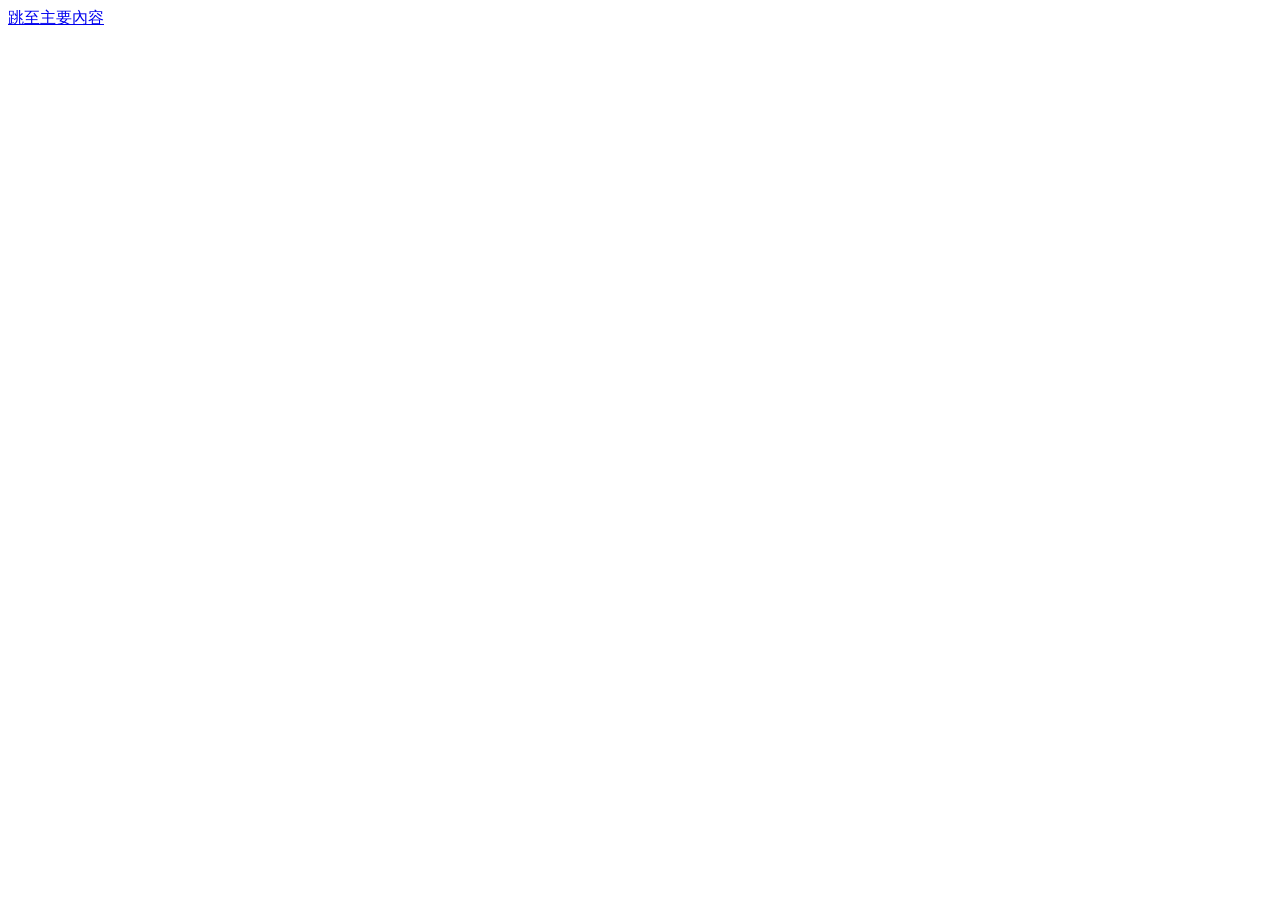
==== index.html @ a5d3083e "Add files via upload" ====
<!doctype html>
<html lang="zh-Hant-TW">
<head>
  <meta charset="utf-8">
  <meta name="viewport" content="width=device-width, initial-scale=1">
  <meta name="description" content="2026和泰汽車集團管理論壇活動網站，提供議程、講者、報到、座位、場地與會後資料。">
  <meta name="theme-color" content="#d6f3fc">
  <title>首頁｜2026和泰汽車集團管理論壇</title>
  <link rel="icon" href="assets/favicon.png" type="image/png">
  <link rel="stylesheet" href="assets/styles.css">
  <script src="assets/data.js" defer></script>
  <script src="assets/seat-data.js" defer></script>
  <script src="assets/app.js" defer></script>
</head>
<body data-page="home">
  <a class="skip-link" href="#main-content">跳至主要內容</a>
  <div id="site-header"></div>
  <div id="app"><noscript><main class="shell"><h1>需要啟用 JavaScript</h1><p>此網站使用 JavaScript 產生頁面內容與互動功能。</p></main></noscript></div>
  <div id="site-footer"></div>
</body>
</html>
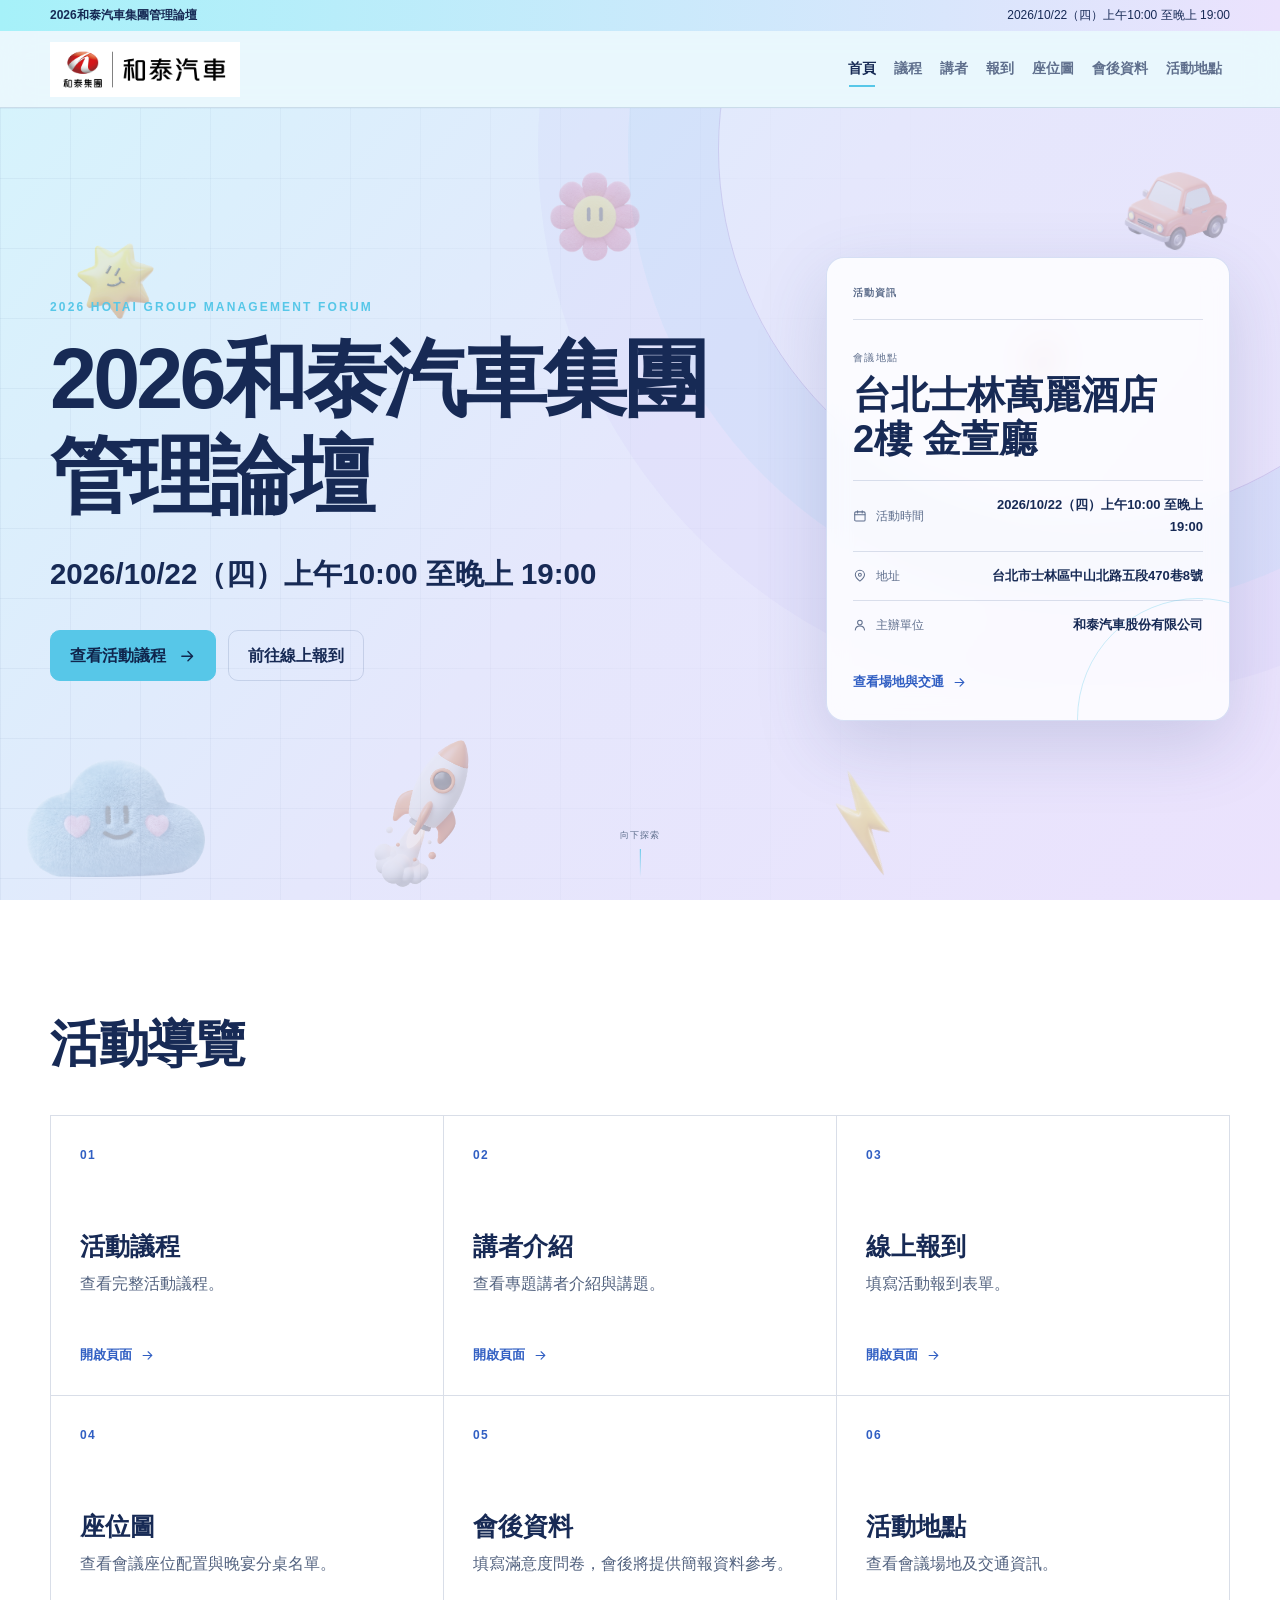
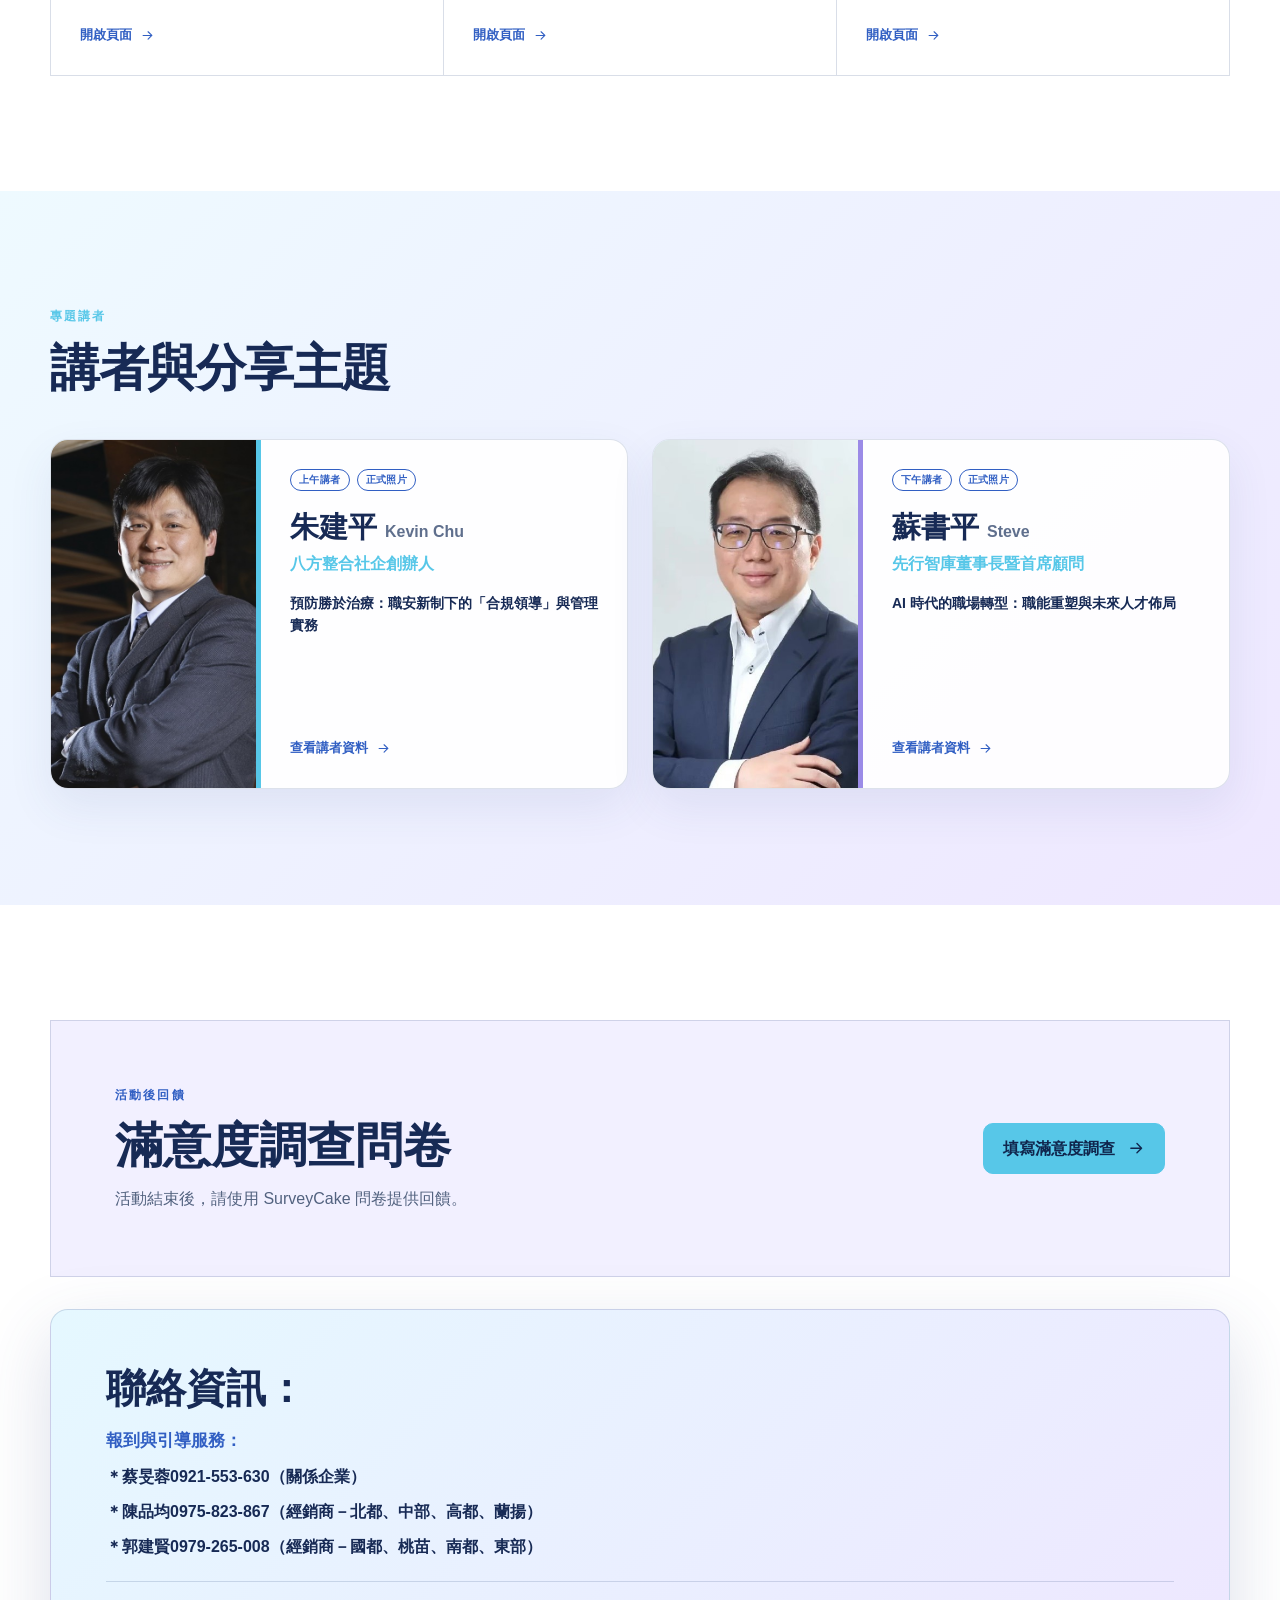
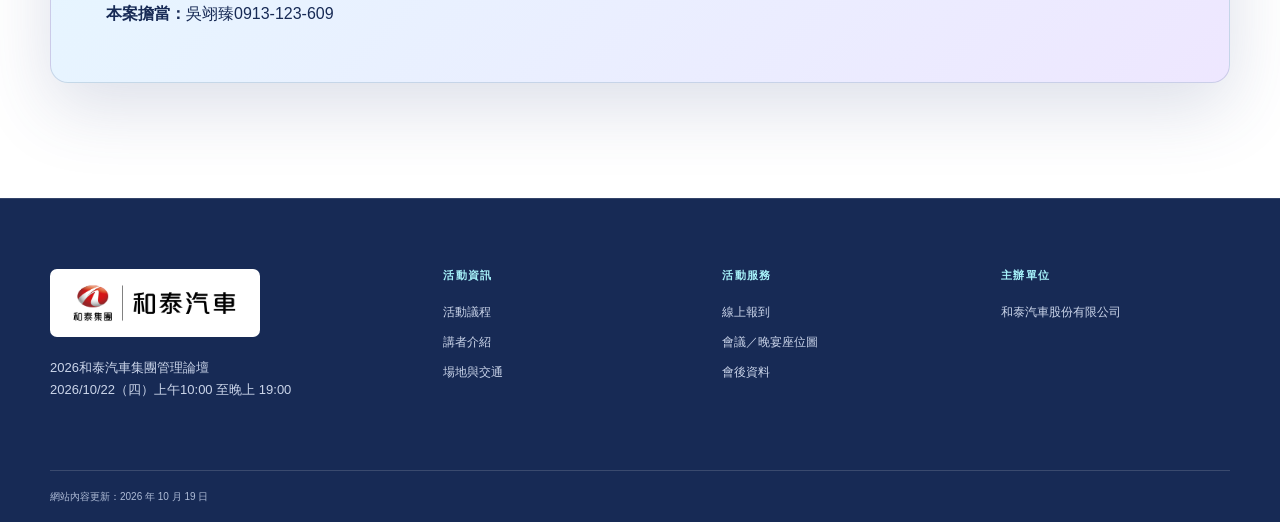
==== commit ef757720: "Update favicon link with versioning" ====
--- a/index.html
+++ b/index.html
@@ -6,7 +6,7 @@
   <meta name="description" content="2026和泰汽車集團管理論壇活動網站，提供議程、講者、報到、座位、場地與會後資料。">
   <meta name="theme-color" content="#d6f3fc">
   <title>首頁｜2026和泰汽車集團管理論壇</title>
-  <link rel="icon" href="assets/favicon.png" type="image/png">
+  <link rel="icon" type="image/png" href="./assets/favicon.png?v=2">
   <link rel="stylesheet" href="assets/styles.css">
   <script src="assets/data.js" defer></script>
   <script src="assets/seat-data.js" defer></script>
--- a/assets/styles.css
+++ b/assets/styles.css
@@ -0,0 +1,555 @@
+@charset "UTF-8";
+
+:root {
+  --bg: #e9f7fd;
+  --bg-soft: #eee7ff;
+  --surface: #ffffff;
+  --surface-2: #dceffc;
+  --paper: #ffffff;
+  --paper-soft: #f2f0ff;
+  --ink: #172a55;
+  --ink-dark: #172a55;
+  --muted: #5f6f8d;
+  --muted-dark: #52627f;
+  --line: rgba(48, 74, 130, 0.16);
+  --line-dark: rgba(48, 74, 130, 0.18);
+  --accent: #57c7e8;
+  --accent-strong: #315fc3;
+  --accent-readable: #315fc3;
+  --accent-contrast: #315fc3;
+  --accent-ink: #10264d;
+  --secondary: #8974dc;
+  --warning: #8a5a00;
+  --danger: #b33a4a;
+  --radius: 18px;
+  --radius-sm: 10px;
+  --shadow: 0 24px 70px rgba(62, 76, 133, 0.18);
+  --font: Inter, ui-sans-serif, -apple-system, BlinkMacSystemFont, "Segoe UI", "Noto Sans TC", "PingFang TC", "Microsoft JhengHei", sans-serif;
+  --display: var(--font);
+  --shell: min(1180px, calc(100vw - 40px));
+}
+
+
+* { box-sizing: border-box; }
+html { scroll-behavior: smooth; }
+body { margin: 0; background: var(--bg); color: var(--ink); font-family: var(--font); font-size: 16px; line-height: 1.7; -webkit-font-smoothing: antialiased; }
+a { color: inherit; text-decoration: none; }
+button, input { font: inherit; }
+button { cursor: pointer; }
+button:disabled { cursor: not-allowed; }
+img, svg { display: block; max-width: 100%; }
+svg { width: 1.15em; height: 1.15em; fill: none; stroke: currentColor; stroke-width: 1.8; stroke-linecap: round; stroke-linejoin: round; }
+code { padding: .12em .42em; border: 1px solid var(--line-dark); border-radius: 5px; background: rgba(0,0,0,.05); }
+:focus-visible { outline: 3px solid var(--secondary); outline-offset: 4px; }
+::selection { background: var(--accent); color: var(--accent-ink); }
+.shell { width: var(--shell); margin-inline: auto; }
+.sr-only { position: absolute; width: 1px; height: 1px; padding: 0; margin: -1px; overflow: hidden; clip: rect(0,0,0,0); white-space: nowrap; border: 0; }
+.skip-link { position: fixed; z-index: 1000; top: 12px; left: 12px; transform: translateY(-160%); padding: 10px 16px; background: var(--accent); color: var(--accent-ink); border-radius: 6px; font-weight: 800; }
+.skip-link:focus { transform: none; }
+
+.utility-note { background: linear-gradient(90deg, #a6f1f9, #ebe2fd); color: #172a55; font-size: 12px; line-height: 1.45; }
+.utility-note .shell { display: flex; justify-content: space-between; gap: 20px; padding-block: 7px; }
+.header { position: sticky; z-index: 100; top: 0; background: color-mix(in srgb, var(--bg) 88%, transparent); border-bottom: 1px solid var(--line); backdrop-filter: blur(16px); }
+.header__inner { min-height: 76px; display: flex; align-items: center; gap: 25px; }
+.brand { display: inline-flex; align-items: center; margin-right: auto; flex: 0 0 auto; }
+.brand__logo { width: 190px; height: auto; display: block; }
+.brand__logo--footer { width: 210px; padding: 7px 10px; border-radius: 7px; background: #fff; }
+.primary-nav { display: flex; align-items: center; gap: 2px; }
+.primary-nav a { position: relative; padding: 11px 8px; color: var(--muted); font-size: 14px; font-weight: 700; white-space: nowrap; }
+.primary-nav a::after { content: ""; position: absolute; left: 9px; right: 9px; bottom: 5px; height: 2px; background: var(--accent); transform: scaleX(0); transform-origin: left; transition: transform .2s ease; }
+.primary-nav a:hover, .primary-nav a[aria-current="page"] { color: var(--ink); }
+.primary-nav a:hover::after, .primary-nav a[aria-current="page"]::after { transform: scaleX(1); }
+.nav-toggle { display: none; width: 42px; height: 42px; padding: 10px; border: 1px solid var(--line); border-radius: var(--radius-sm); background: transparent; }
+.nav-toggle > span:not(.sr-only) { display: block; height: 2px; margin: 4px 0; background: var(--ink); }
+
+.kicker { margin: 0 0 13px; color: var(--accent); font-size: 12px; font-weight: 900; letter-spacing: .18em; text-transform: uppercase; }
+h1, h2, h3, p { margin-top: 0; }
+h1, h2, h3 { font-family: var(--display); line-height: 1.15; }
+.hero { position: relative; min-height: calc(100svh - 108px); display: grid; align-items: center; overflow: hidden; background: linear-gradient(128deg, #d6f3fc 0%, #e5e7fc 48%, #ebe2fd 100%); }
+.hero::before { content: ""; position: absolute; width: 740px; height: 740px; top: -330px; right: -180px; border: 1px solid rgba(89,69,181,.18); border-radius: 50%; box-shadow: 0 0 0 90px rgba(87,199,232,.08), 0 0 0 180px rgba(155,139,231,.06); }
+.hero__mesh { position: absolute; inset: 0; opacity: .35; background-image: linear-gradient(var(--line) 1px, transparent 1px), linear-gradient(90deg, var(--line) 1px, transparent 1px); background-size: 70px 70px; mask-image: linear-gradient(90deg, #000, transparent 80%); }
+.hero__grid { position: relative; z-index: 1; display: grid; grid-template-columns: 1.25fr .75fr; align-items: center; gap: clamp(50px, 8vw, 120px); padding-block: 80px 110px; }
+.hero__content h1 { max-width: 780px; margin-bottom: 24px; font-size: clamp(44px, 6.6vw, 88px); letter-spacing: -.045em; }
+.hero__tagline { max-width: 700px; margin-bottom: 13px; color: var(--ink); font-size: clamp(21px, 2.3vw, 31px); font-weight: 700; }
+.hero__description { max-width: 640px; color: var(--muted); }
+.hero__actions { display: flex; flex-wrap: wrap; gap: 12px; margin-top: 31px; }
+.button { min-height: 48px; display: inline-flex; align-items: center; justify-content: center; gap: 12px; padding: 11px 19px; border: 1px solid var(--line); border-radius: var(--radius-sm); background: transparent; color: var(--ink); font-weight: 800; transition: transform .2s ease, background .2s ease, border-color .2s ease; }
+.button:hover:not(:disabled) { transform: translateY(-2px); }
+.button--primary { background: var(--accent); border-color: var(--accent); color: var(--accent-ink); }
+.button--ghost:hover { border-color: var(--accent); }
+.button--small { min-height: 40px; padding: 8px 14px; font-size: 13px; }
+.button--disabled { opacity: .52; }
+.event-pass { position: relative; padding: 26px; border: 1px solid rgba(49,95,195,.18); border-radius: var(--radius); background: rgba(255,255,255,.82); box-shadow: var(--shadow); transform: rotate(1deg); overflow: hidden; backdrop-filter: blur(12px); }
+.event-pass::after { content: ""; position: absolute; right: -90px; bottom: -120px; width: 240px; height: 240px; border: 1px solid color-mix(in srgb, var(--accent) 30%, transparent); border-radius: 50%; }
+.event-pass__top { display: flex; justify-content: space-between; gap: 15px; padding-bottom: 18px; border-bottom: 1px solid var(--line); color: var(--muted); font-size: 10px; font-weight: 800; letter-spacing: .12em; }
+.live-dot { color: var(--accent); }
+.live-dot::before { content: ""; width: 6px; height: 6px; display: inline-block; margin-right: 6px; border-radius: 50%; background: currentColor; box-shadow: 0 0 0 5px color-mix(in srgb, currentColor 12%, transparent); }
+.event-pass__title { display: grid; gap: 8px; padding-block: 29px 18px; }
+.event-pass__title small { color: var(--muted); font-size: 10px; letter-spacing: .15em; }
+.event-pass__title strong { max-width: 320px; font-family: var(--display); font-size: clamp(24px, 3vw, 38px); line-height: 1.15; }
+.event-pass__meta { margin: 0; }
+.event-pass__meta > div { display: grid; grid-template-columns: 120px 1fr; gap: 15px; padding: 13px 0; border-top: 1px solid var(--line); }
+.event-pass__meta dt { display: flex; align-items: center; gap: 9px; color: var(--muted); font-size: 12px; }
+.event-pass__meta dd { margin: 0; text-align: right; font-size: 13px; font-weight: 700; }
+.event-pass__code { display: flex; align-items: end; gap: 4px; height: 38px; margin: 24px 0 10px; }
+.event-pass__code i { width: 4px; height: 100%; background: var(--ink); opacity: .55; }
+.event-pass__code i:nth-child(3n) { width: 8px; height: 70%; }
+.event-pass__code i:nth-child(4n) { height: 45%; }
+.event-pass > p { margin: 0; color: var(--muted); font-size: 10px; }
+.event-pass__link { display: inline-flex; align-items: center; gap: 8px; margin-top: 22px; color: var(--accent-readable); font-size: 13px; font-weight: 900; }
+.scroll-cue { position: absolute; z-index: 2; left: 50%; bottom: 23px; display: grid; justify-items: center; gap: 6px; transform: translateX(-50%); color: var(--muted); font-size: 9px; letter-spacing: .12em; }
+.scroll-cue i { width: 1px; height: 28px; background: linear-gradient(var(--accent), transparent); }
+.dream-orb { position: absolute; border-radius: 50%; pointer-events: none; filter: blur(.2px); }
+.dream-orb--one { width: 210px; height: 210px; right: 7%; top: 14%; background: radial-gradient(circle at 35% 30%, rgba(255,255,255,.9), rgba(87,199,232,.25) 42%, rgba(137,116,220,.18)); box-shadow: 0 24px 80px rgba(92,120,191,.18); }
+.dream-orb--two { width: 90px; height: 90px; left: 48%; bottom: 12%; background: linear-gradient(145deg, rgba(166,241,249,.8), rgba(188,171,214,.5)); }
+
+.section { --accent-strong: var(--accent-readable); padding-block: clamp(75px, 9vw, 130px); background: var(--paper); color: var(--ink-dark); }
+.section:not(.section--contrast) .kicker { color: var(--accent-readable); }
+.section--contrast { --accent-strong: var(--accent-contrast); background: linear-gradient(135deg, #eefaff, #eee7ff); color: var(--ink); }
+.section--muted { background: var(--paper-soft); }
+.section-heading { display: flex; align-items: end; justify-content: space-between; gap: 50px; margin-bottom: 42px; }
+.section-heading h2 { margin-bottom: 0; font-size: clamp(31px, 4vw, 50px); letter-spacing: -.03em; }
+.section-heading > p { max-width: 520px; margin-bottom: 3px; color: var(--muted-dark); }
+.section--contrast .section-heading > p { color: var(--muted); }
+.journey-grid { display: grid; grid-template-columns: repeat(3, 1fr); border-top: 1px solid var(--line-dark); border-left: 1px solid var(--line-dark); }
+.journey-card { min-height: 280px; display: flex; flex-direction: column; padding: 29px; border-right: 1px solid var(--line-dark); border-bottom: 1px solid var(--line-dark); transition: background .25s ease, transform .25s ease; }
+.journey-card:hover { z-index: 1; background: linear-gradient(135deg, #e4f7ff, #eee8ff); color: var(--ink); transform: translateY(-4px); }
+.journey-card > span { margin-bottom: auto; color: var(--accent-strong); font-size: 12px; font-weight: 900; letter-spacing: .12em; }
+.journey-card h3 { margin: 36px 0 9px; font-size: 25px; }
+.journey-card p { color: var(--muted-dark); }
+.journey-card:hover p { color: var(--muted); }
+.journey-card b, .text-link { display: inline-flex; align-items: center; gap: 8px; margin-top: auto; color: var(--accent-strong); font-size: 13px; font-weight: 900; }
+.text-link svg, .journey-card svg { transition: transform .2s ease; }
+.text-link:hover svg, .journey-card:hover svg { transform: translateX(5px); }
+.speaker-preview-grid { display: grid; grid-template-columns: repeat(2, 1fr); gap: 24px; }
+.speaker-card { display: grid; grid-template-columns: 210px 1fr; min-height: 350px; background: rgba(255,255,255,.9); border: 1px solid var(--line); border-radius: var(--radius); box-shadow: 0 18px 45px rgba(59,75,128,.09); overflow: hidden; }
+.speaker-card__visual, .profile__visual { position: relative; display: block; margin: 0; overflow: hidden; background: linear-gradient(145deg, #d6f3fc, #ebe2fd); }
+.speaker-card__visual img, .profile__visual img { width: 100%; height: 100%; display: block; object-fit: cover; object-position: center top; }
+.speaker-card__visual--blue { border-right: 5px solid #57c7e8; }
+.speaker-card__visual--purple { border-right: 5px solid #9b8be7; }
+.speaker-card__body { display: flex; flex-direction: column; align-items: flex-start; padding: 29px; }
+.speaker-card h3 { margin: 20px 0 5px; font-size: 29px; }
+.speaker-card h3 small, .profile h2 small { color: var(--muted); font-family: var(--font); font-size: .55em; font-weight: 600; }
+.speaker-role, .profile__role { color: var(--accent); font-weight: 800; }
+.speaker-topic { margin-bottom: 22px; color: var(--ink); font-size: 14px; font-weight: 750; line-height: 1.55; }
+.status-row { display: flex; flex-wrap: wrap; gap: 7px; }
+.status { display: inline-flex; align-items: center; width: fit-content; padding: 3px 8px; border: 1px solid currentColor; border-radius: 99px; font-size: 10px; font-weight: 900; line-height: 1.4; letter-spacing: .04em; }
+.status--pending { color: var(--warning); }
+.section:not(.section--contrast) .status--pending, .event-pass .status--pending, .footer .status--pending { color: color-mix(in srgb, var(--warning) 75%, #5b3b00); }
+.status--source, .status--ready { color: var(--accent-strong); }
+.status--demo { color: #5999ee; }
+.tag-list { display: flex; flex-wrap: wrap; gap: 7px; margin-block: 12px 24px; }
+.tag-list span { padding: 5px 10px; border: 1px solid var(--line); border-radius: 99px; color: var(--muted); font-size: 11px; }
+.section-action { display: flex; justify-content: flex-end; margin-top: 28px; }
+.data-banner { display: flex; align-items: center; justify-content: space-between; gap: 50px; padding: clamp(30px, 5vw, 64px); border: 1px solid var(--line-dark); background: var(--paper-soft); }
+.data-banner h2 { margin-bottom: 12px; font-size: clamp(30px, 4vw, 48px); }
+.data-banner p:last-child { max-width: 690px; margin-bottom: 0; color: var(--muted-dark); }
+
+.page-hero { position: relative; overflow: hidden; background: linear-gradient(125deg, #d6f3fc 0%, #e5e7fc 52%, #ebe2fd 100%); border-bottom: 1px solid var(--line); }
+.page-hero::after { content: attr(data-word); position: absolute; right: -20px; bottom: -50px; color: transparent; -webkit-text-stroke: 1px var(--line); font-size: 150px; font-weight: 900; }
+.page-hero__inner { padding-block: clamp(80px, 10vw, 150px) clamp(65px, 8vw, 110px); }
+.page-hero h1 { max-width: 850px; margin-bottom: 21px; font-size: clamp(43px, 7vw, 82px); letter-spacing: -.04em; }
+.page-hero__lead { max-width: 780px; margin-bottom: 0; color: var(--muted); font-size: 18px; }
+.layout-sidebar, .agenda-page, .checkin-layout, .seating-layout, .venue-layout { display: grid; grid-template-columns: minmax(250px, .65fr) minmax(0, 1.7fr); gap: 32px; align-items: start; }
+.side-card, .implementation-card, .travel-card { position: sticky; top: 110px; padding: 28px; border: 1px solid var(--line-dark); background: var(--paper-soft); }
+.side-card h2, .implementation-card h2, .travel-card h2 { font-size: 27px; }
+.legend { display: grid; gap: 8px; margin-top: 25px; font-size: 13px; }
+.legend span { display: flex; align-items: center; gap: 8px; }
+.legend__dot { width: 8px; height: 8px; border-radius: 50%; }
+.legend__dot--front { background: var(--accent-strong); }
+.legend__dot--back { background: var(--secondary); }
+.mini-details { margin: 25px 0 0; }
+.mini-details > div { padding: 12px 0; border-top: 1px solid var(--line-dark); }
+.mini-details dt { color: var(--muted-dark); font-size: 11px; font-weight: 800; }
+.mini-details dd { margin: 4px 0 0; font-weight: 800; }
+.agenda-panel { padding: clamp(25px, 4vw, 45px); border: 1px solid var(--line-dark); background: var(--paper-soft); }
+.agenda-toolbar { display: flex; justify-content: space-between; align-items: start; gap: 20px; margin-bottom: 35px; }
+.agenda-toolbar h2 { margin: 10px 0 0; font-size: 31px; }
+.agenda-timeline article { position: relative; display: grid; grid-template-columns: 130px 1fr; gap: 25px; padding: 0 0 35px 20px; border-left: 1px solid var(--line-dark); }
+.agenda-timeline article::before { content: ""; position: absolute; left: -6px; top: 6px; width: 11px; height: 11px; border-radius: 50%; background: var(--paper-soft); border: 3px solid var(--accent-strong); }
+.agenda-timeline time { color: var(--muted-dark); font-size: 13px; font-weight: 800; }
+.agenda-timeline span { color: var(--accent-strong); font-size: 11px; font-weight: 900; }
+.agenda-timeline h3 { margin: 7px 0 7px; font-size: 22px; }
+.agenda-timeline p { color: var(--muted-dark); }
+.agenda-timeline ul { display: grid; gap: 5px; margin: 10px 0 0; padding: 0; list-style: none; }
+.agenda-timeline li { position: relative; padding-left: 16px; color: var(--muted-dark); font-size: 13px; }
+.agenda-timeline li::before { content: ""; position: absolute; left: 0; top: .78em; width: 7px; height: 2px; background: var(--accent-readable); }
+.disclaimer { margin: 15px 0 0; padding: 13px 16px; border-left: 3px solid var(--warning); background: color-mix(in srgb, var(--warning) 10%, transparent); color: var(--muted-dark); font-size: 12px; }
+.speaker-list { display: grid; gap: 42px; }
+.profile { display: grid; grid-template-columns: 320px 1fr; min-height: 510px; border: 1px solid var(--line-dark); background: var(--paper-soft); scroll-margin-top: 120px; }
+.profile__visual b { position: absolute; z-index: 1; left: 18px; bottom: 18px; width: 42px; height: 42px; display: grid; place-items: center; border-radius: 50%; background: rgba(23,42,85,.86); color: #fff; font-size: 12px; letter-spacing: .08em; }
+.profile__content { padding: clamp(31px, 5vw, 65px); }
+.profile h2 { margin: 20px 0 8px; font-size: clamp(36px, 5vw, 57px); }
+.profile__role { font-size: 18px; }
+.profile__summary { max-width: 770px; color: var(--muted-dark); }
+.session-callout { margin: 26px 0; padding: 20px 22px; border-left: 4px solid var(--secondary); border-radius: 0 var(--radius-sm) var(--radius-sm) 0; background: linear-gradient(90deg, rgba(87,199,232,.12), rgba(155,139,231,.12)); }
+.session-callout small { display: block; margin-bottom: 5px; color: var(--accent-readable); font-weight: 900; letter-spacing: .08em; }
+.session-callout strong { display: block; font-size: 19px; line-height: 1.45; }
+.session-callout p { margin: 7px 0 0; color: var(--muted-dark); }
+.profile__columns { display: grid; grid-template-columns: repeat(2, 1fr); gap: 28px; margin-top: 31px; }
+.profile__columns h3 { margin-bottom: 12px; font-size: 14px; letter-spacing: .08em; }
+.clean-list { margin: 0; padding: 0; list-style: none; }
+.clean-list li { position: relative; padding: 7px 0 7px 17px; color: var(--muted-dark); font-size: 13px; }
+.clean-list li::before { content: ""; position: absolute; left: 0; top: 17px; width: 7px; height: 1px; background: var(--accent-strong); }
+.source-link { display: inline-flex; margin-top: 25px; padding-bottom: 3px; border-bottom: 1px solid var(--accent-strong); color: var(--accent-strong); font-size: 12px; font-weight: 800; }
+.notice { padding: 20px 24px; border-left: 3px solid var(--secondary); background: var(--paper-soft); }
+.notice p { margin-bottom: 0; color: var(--muted-dark); }
+.checkin-layout { grid-template-columns: 1.4fr .8fr; }
+.checkin-card { padding: clamp(30px, 5vw, 64px); border: 1px solid var(--line-dark); background: var(--paper-soft); }
+.step-label { display: inline-block; padding: 4px 9px; background: var(--accent); color: var(--accent-ink); font-size: 10px; font-weight: 900; }
+.checkin-card h2 { margin: 22px 0 8px; font-size: clamp(32px, 4vw, 48px); }
+.checkin-card form { margin-top: 35px; }
+.checkin-card label { display: block; margin-bottom: 8px; font-size: 13px; font-weight: 900; }
+.input-row { display: flex; gap: 10px; }
+.input-row input { min-width: 0; flex: 1; min-height: 50px; padding: 12px 15px; border: 1px solid var(--line-dark); border-radius: var(--radius-sm); background: var(--paper); color: var(--ink-dark); }
+.field-help { margin: 8px 0 0; color: var(--muted-dark); font-size: 11px; }
+.checkin-result { display: grid; gap: 4px; margin-top: 23px; padding: 17px; border-left: 3px solid var(--accent-strong); background: color-mix(in srgb, var(--accent) 10%, transparent); }
+.checkin-result.is-error { border-color: var(--danger); }
+.checkin-result span, .checkin-result p { color: var(--muted-dark); font-size: 12px; }
+.checkin-result p { margin: 0; }
+.form-embed-shell { display: grid; gap: 20px; }
+.form-embed__toolbar { display: flex; align-items: end; justify-content: space-between; gap: 25px; }
+.form-embed__toolbar h2 { margin: 11px 0 0; font-size: clamp(28px, 4vw, 44px); }
+.form-embed { position: relative; overflow: hidden; min-height: 760px; border: 1px solid var(--line-dark); border-radius: var(--radius); background: var(--paper-soft); box-shadow: var(--shadow); }
+.form-embed iframe { width: 100%; min-height: 760px; display: block; border: 0; background: #fff; }
+.form-embed__fallback { padding: 22px 26px; border-top: 1px solid var(--line-dark); background: linear-gradient(90deg, #eefaff, #f0edff); }
+.form-embed__fallback p { margin: 4px 0; color: var(--muted-dark); font-size: 13px; }
+.form-embed__fallback a { color: var(--accent-readable); font-weight: 900; text-decoration: underline; text-underline-offset: 3px; }
+.privacy-note { margin: 0; color: var(--muted-dark); font-size: 12px; }
+.feature-list { display: grid; gap: 21px; margin: 30px 0 0; padding: 0; list-style: none; }
+.feature-list li { display: grid; grid-template-columns: 32px 1fr; gap: 13px; }
+.feature-list li > span { width: 28px; height: 28px; display: grid; place-items: center; border: 1px solid var(--line-dark); border-radius: 50%; color: var(--accent-strong); }
+.feature-list strong { font-size: 14px; }
+.feature-list p { margin: 3px 0 0; color: var(--muted-dark); font-size: 12px; }
+.seating-layout { grid-template-columns: minmax(0, 1.6fr) minmax(260px, .65fr); }
+.seat-map-card { padding: clamp(25px, 4vw, 45px); border: 1px solid var(--line-dark); background: var(--paper-soft); }
+.seat-map__header { display: flex; justify-content: space-between; gap: 20px; }
+.seat-map__header h2 { margin: 10px 0 0; }
+.seat-selection { padding: 8px 11px; border: 1px solid var(--line-dark); color: var(--muted-dark); font-size: 12px; }
+.stage { width: 78%; margin: 45px auto 38px; padding: 9px; background: var(--ink-dark); color: var(--paper); text-align: center; font-size: 11px; letter-spacing: .1em; clip-path: polygon(4% 0, 96% 0, 100% 100%, 0 100%); }
+.seat-grid { max-width: 580px; display: grid; grid-template-columns: repeat(var(--columns), 1fr); gap: 11px; margin-inline: auto; }
+.seat { aspect-ratio: 1.35; border: 1px solid var(--line-dark); border-radius: 5px 5px 10px 10px; background: var(--paper); color: var(--muted-dark); font-size: 11px; font-weight: 800; transition: background .15s ease, color .15s ease, transform .15s ease; }
+.seat:hover { border-color: var(--accent-strong); transform: translateY(-2px); }
+.seat.is-selected { background: var(--accent); border-color: var(--accent); color: var(--accent-ink); }
+.seat-legend { display: flex; justify-content: center; gap: 24px; margin-top: 24px; color: var(--muted-dark); font-size: 11px; }
+.seat-legend span { display: flex; align-items: center; gap: 7px; }
+.seat-key { width: 12px; height: 12px; border: 1px solid var(--line-dark); background: var(--paper); }
+.seat-key--selected { background: var(--accent); border-color: var(--accent); }
+.seat-layouts { display: grid; grid-template-columns: repeat(2, minmax(0, 1fr)); gap: 26px; }
+.seat-layout-card { overflow: hidden; border: 1px solid var(--line-dark); border-radius: var(--radius); background: var(--paper-soft); box-shadow: 0 16px 42px rgba(61,78,133,.08); }
+.seat-layout-card__head { display: flex; align-items: start; justify-content: space-between; gap: 20px; padding: 25px 27px; border-bottom: 1px solid var(--line-dark); background: rgba(255,255,255,.75); }
+.seat-layout-card__head h2 { margin: 12px 0 0; }
+.seat-layout-card__head > small { color: var(--accent-readable); font-weight: 900; letter-spacing: .14em; }
+.seat-layout__visual { min-height: 520px; display: grid; place-items: center; padding: 24px; }
+.seat-layout__visual > img { width: 100%; height: auto; display: block; border-radius: var(--radius-sm); }
+.seat-layout__empty { max-width: 470px; display: grid; justify-items: center; gap: 10px; padding: 50px 30px; text-align: center; }
+.seat-layout__empty > span { width: 86px; height: 86px; display: grid; place-items: center; border-radius: 50%; background: linear-gradient(145deg, #a6f1f9, #bcabd6); color: #172a55; font-size: 18px; font-weight: 900; box-shadow: 0 12px 35px rgba(78,94,154,.16); }
+.seat-layout__empty strong { font-size: 22px; }
+.seat-layout__empty p { margin: 0; color: var(--muted-dark); }
+.seat-layout__empty code { margin-top: 8px; color: var(--accent-readable); font-size: 11px; }
+.seat-layouts > .notice { grid-column: 1 / -1; }
+.seating-page { display: grid; gap: 36px; }
+.seat-jump { position: sticky; z-index: 5; top: 92px; display: flex; justify-content: center; gap: 8px; padding: 10px; border: 1px solid var(--line-dark); border-radius: 99px; background: rgba(255,255,255,.9); box-shadow: 0 12px 35px rgba(61,78,133,.10); backdrop-filter: blur(12px); }
+.seat-jump a { padding: 8px 16px; border-radius: 99px; color: var(--accent-readable); font-weight: 900; }
+.seat-jump a:hover { background: var(--paper-soft); }
+.seat-section { scroll-margin-top: 150px; overflow: hidden; border: 1px solid var(--line-dark); border-radius: var(--radius); background: var(--paper-soft); box-shadow: 0 18px 48px rgba(61,78,133,.09); }
+.seat-section__head { display: flex; align-items: end; justify-content: space-between; gap: 25px; padding: 26px 30px; border-bottom: 1px solid var(--line-dark); background: rgba(255,255,255,.85); }
+.seat-section__head h2 { margin: 11px 0 6px; font-size: clamp(28px,4vw,44px); }
+.seat-section__head p { margin: 0; color: var(--muted-dark); }
+.seat-count { flex: 0 0 auto; padding: 8px 13px; border-radius: 99px; background: linear-gradient(135deg,#d6f3fc,#e9e0ff); color: var(--ink-dark); font-size: 12px; font-weight: 900; }
+.room-scroll { overflow-x: auto; padding: 26px; background: #fff; scrollbar-color: var(--accent) var(--paper-soft); }
+.room-scroll:focus-visible { outline-offset: -4px; }
+.meeting-room { min-width: 1220px; display: grid; grid-template-columns: repeat(var(--grid-cols), minmax(52px,1fr)); grid-template-rows: 44px 48px repeat(7,70px); gap: 11px 8px; padding: 22px; border: 1px solid var(--line-dark); border-radius: 12px; background: linear-gradient(180deg,#fbfdff,#f4f1ff); }
+.meeting-seat { grid-column: var(--col); grid-row: var(--row); min-width: 0; display: flex; flex-direction: column; justify-content: center; align-items: center; gap: 3px; padding: 7px 4px; border: 1px solid rgba(49,95,195,.25); border-radius: 7px; background: #fff; box-shadow: 0 5px 14px rgba(61,78,133,.06); text-align: center; }
+.meeting-seat span { color: var(--accent-readable); font-size: 10px; font-weight: 900; }
+.meeting-seat strong { color: var(--ink-dark); font-size: 12px; white-space: nowrap; }
+.room-feature { grid-column: var(--col) / span var(--span); grid-row: var(--row); display: grid; place-items: center; border: 1px solid var(--line-dark); border-radius: 6px; background: #dceffc; color: var(--ink-dark); font-size: 12px; font-weight: 900; letter-spacing: .06em; }
+.room-feature--screen { border-color: #315fc3; background: #172a55; color: #fff; }
+.room-feature--entrance { background: #172a55; color: #fff; }
+.room-feature--computer { grid-row: 1 / span 2; writing-mode: vertical-rl; background: #ebe2fd; }
+.room-feature--pillar { grid-row: var(--row) / span 2; background: #4f5f7d; color: #fff; }
+.room-feature--lectern { background: #a6f1f9; }
+.scroll-help { margin: 0; padding: 12px 28px 18px; color: var(--muted-dark); font-size: 11px; }
+.dinner-room { padding: 28px; background: #fff; }
+.dinner-screen { max-width: 620px; margin: 0 auto 28px; padding: 10px 20px; border-radius: 5px; background: #172a55; color: #fff; text-align: center; font-size: 12px; font-weight: 900; letter-spacing: .08em; }
+.dinner-tables { display: grid; grid-template-columns: repeat(4,minmax(0,1fr)); gap: 18px; align-items: start; }
+.dinner-table { overflow: hidden; border: 1px solid var(--line-dark); border-radius: 12px; background: linear-gradient(180deg,#fff,#f7f5ff); }
+.dinner-table header { display: flex; align-items: center; gap: 11px; padding: 14px 16px; border-bottom: 1px solid var(--line-dark); background: linear-gradient(90deg,#d6f3fc,#ebe2fd); }
+.dinner-table header > span { width: 34px; height: 34px; display: grid; place-items: center; border-radius: 50%; background: #172a55; color: #fff; font-weight: 900; }
+.dinner-table h3 { margin: 0; font-size: 17px; }
+.dinner-table header small { color: var(--muted-dark); }
+.dinner-table ul { margin: 0; padding: 8px 14px 14px; list-style: none; }
+.dinner-table li { display: grid; grid-template-columns: 48px 1fr; gap: 1px 8px; padding: 7px 0; border-bottom: 1px solid rgba(48,74,130,.1); }
+.dinner-table li:last-child { border-bottom: 0; }
+.dinner-table li span { color: var(--accent-readable); font-size: 10px; font-weight: 900; }
+.dinner-table li strong { font-size: 12px; }
+.dinner-table li em { grid-column: 2; color: var(--muted-dark); font-size: 10px; font-style: normal; }
+.check-list { display: grid; gap: 10px; padding: 0; list-style: none; }
+.check-list li { position: relative; padding-left: 24px; color: var(--muted-dark); font-size: 13px; }
+.check-list li::before { content: "✓"; position: absolute; left: 0; color: var(--accent-strong); font-weight: 900; }
+.callout { margin: 24px 0 0; padding: 14px; background: var(--paper); color: var(--muted-dark); font-size: 12px; }
+.empty-state { min-height: 440px; display: grid; place-items: center; align-content: center; padding: 55px 25px; border: 1px dashed var(--line-dark); background: var(--paper-soft); text-align: center; }
+.empty-state > svg { width: 50px; height: 50px; margin-bottom: 21px; color: var(--accent-strong); }
+.empty-state h2 { margin: 0 0 10px; font-size: clamp(30px, 4vw, 45px); }
+.empty-state > p:not(.kicker) { max-width: 570px; color: var(--muted-dark); }
+.resource-guidance { margin-top: 30px; padding: 32px; border: 1px solid var(--line-dark); }
+.guidance-grid { display: grid; grid-template-columns: repeat(3, 1fr); gap: 25px; }
+.guidance-grid > div { padding-left: 17px; border-left: 2px solid var(--accent-strong); }
+.guidance-grid p { margin: 6px 0 0; color: var(--muted-dark); font-size: 13px; }
+.survey-card { display: grid; grid-template-columns: 130px 1fr; gap: 34px; align-items: center; padding: clamp(32px, 6vw, 76px); border: 1px solid var(--line-dark); border-radius: var(--radius); background: linear-gradient(135deg, #e4f8ff, #eee6ff); box-shadow: var(--shadow); }
+.survey-card__icon { width: 112px; height: 112px; display: grid; place-items: center; border-radius: 50%; background: #fff; color: var(--accent-readable); box-shadow: 0 14px 38px rgba(67,84,143,.12); }
+.survey-card__icon svg { width: 48px; height: 48px; }
+.survey-card .kicker { margin: 18px 0 7px; }
+.survey-card h2 { margin-bottom: 10px; font-size: clamp(32px, 5vw, 55px); }
+.survey-card p { max-width: 720px; color: var(--muted-dark); }
+.survey-card small { display: block; margin-top: 12px; color: var(--muted-dark); }
+.venue-layout { grid-template-columns: 1.5fr .75fr; }
+.venue-card { border: 1px solid var(--line-dark); background: var(--paper-soft); }
+.map-placeholder { position: relative; min-height: 360px; display: grid; place-items: center; align-content: center; gap: 12px; overflow: hidden; background-color: var(--surface); background-image: linear-gradient(var(--line) 1px, transparent 1px), linear-gradient(90deg, var(--line) 1px, transparent 1px); background-size: 32px 32px; color: var(--ink); }
+.map-placeholder::after { content: ""; position: absolute; width: 300px; height: 300px; border: 1px solid var(--accent); border-radius: 50%; opacity: .28; }
+.map-placeholder span { position: relative; z-index: 1; width: 60px; height: 60px; display: grid; place-items: center; border-radius: 50%; background: var(--accent); color: var(--accent-ink); }
+.map-placeholder svg { width: 27px; height: 27px; }
+.map-placeholder b { position: relative; z-index: 1; }
+.venue-card__content { padding: 32px; }
+.venue-card__content h2 { margin: 18px 0; }
+.venue-page { display: grid; gap: 50px; }
+.venue-summary { display: grid; grid-template-columns: .85fr 1.15fr; overflow: hidden; border: 1px solid var(--line-dark); border-radius: var(--radius); background: var(--paper-soft); box-shadow: var(--shadow); }
+.venue-summary__visual { min-height: 420px; display: grid; place-items: center; align-content: center; gap: 12px; padding: 35px; background: linear-gradient(145deg,#d6f3fc,#ebe2fd); text-align: center; }
+.venue-summary__visual > span { width: 72px; height: 72px; display: grid; place-items: center; border-radius: 50%; background: #172a55; color: #fff; }
+.venue-summary__visual svg { width: 30px; height: 30px; }
+.venue-summary__visual strong { font-size: 24px; }
+.venue-summary__visual p { color: var(--muted-dark); }
+.venue-actions { display: flex; flex-wrap: wrap; justify-content: center; gap: 10px; margin-top: 12px; }
+.venue-summary__content { padding: clamp(32px,5vw,65px); }
+.venue-summary__content h2 { margin: 18px 0 28px; font-size: clamp(30px,4vw,48px); }
+.travel-section { padding: 35px; border: 1px solid var(--line-dark); border-radius: var(--radius); }
+.travel-grid { display: grid; grid-template-columns: repeat(3,1fr); border-top: 1px solid var(--line-dark); border-left: 1px solid var(--line-dark); }
+.travel-grid article { min-height: 220px; padding: 24px; border-right: 1px solid var(--line-dark); border-bottom: 1px solid var(--line-dark); }
+.travel-grid article > span { color: var(--accent-readable); font-size: 11px; font-weight: 900; }
+.travel-grid h3 { margin: 35px 0 10px; }
+.travel-grid p { color: var(--muted-dark); font-size: 13px; }
+.detail-list { margin: 0 0 26px; }
+.detail-list > div { display: grid; grid-template-columns: 110px 1fr; padding: 12px 0; border-top: 1px solid var(--line-dark); }
+.detail-list dt { color: var(--muted-dark); font-size: 12px; }
+.detail-list dd { margin: 0; font-weight: 700; }
+.travel-list { display: grid; gap: 25px; margin-top: 29px; }
+.travel-list > div { padding-top: 17px; border-top: 1px solid var(--line-dark); }
+.travel-list span { color: var(--accent-strong); font-size: 10px; font-weight: 900; }
+.travel-list h3 { margin: 7px 0; }
+.travel-list p { color: var(--muted-dark); font-size: 12px; }
+
+.number-heading { display: flex; align-items: center; gap: 22px; margin-bottom: 38px; }
+.number-heading > span { min-width: 55px; color: var(--accent-strong); font-family: var(--display); font-size: 44px; line-height: 1; }
+.number-heading .kicker { margin-bottom: 6px; }
+.number-heading h2 { margin: 0; font-size: clamp(31px, 4vw, 47px); }
+.plan-grid { display: grid; grid-template-columns: repeat(4, 1fr); border-top: 1px solid var(--line-dark); border-left: 1px solid var(--line-dark); }
+.plan-grid article { min-height: 220px; padding: 25px; border-right: 1px solid var(--line-dark); border-bottom: 1px solid var(--line-dark); }
+.plan-grid h3 { color: var(--accent-strong); }
+.plan-grid p { color: var(--muted-dark); font-size: 14px; }
+.concept-grid { display: grid; grid-template-columns: repeat(2, 1fr); gap: 25px; }
+.concept-card { display: grid; grid-template-columns: 190px 1fr; border: 1px solid var(--line); background: var(--surface); overflow: hidden; }
+.concept-preview { position: relative; min-height: 380px; display: grid; place-items: center; overflow: hidden; background: linear-gradient(145deg,#d6f3fc,#ebe2fd); color: #315fc3; }
+.concept-preview strong { position: relative; z-index: 1; font-family: var(--display); font-size: 90px; }
+.concept-preview i { position: absolute; border: 1px solid currentColor; opacity: .25; }
+.concept-preview i:nth-child(1) { width: 180px; height: 180px; border-radius: 50%; }
+.concept-preview i:nth-child(2) { width: 120px; height: 120px; transform: rotate(45deg); }
+.concept-preview i:nth-child(3) { width: 250px; height: 1px; }
+.concept-card--future .concept-preview { background: linear-gradient(145deg, #d6f3fc, #ebe2fd); color: #315fc3; }
+.concept-card > div:last-child { padding: 32px; }
+.concept-card h3 { margin: 17px 0 12px; font-size: 25px; }
+.concept-card p, .concept-card li { color: var(--muted); font-size: 13px; }
+.concept-card ul { padding-left: 18px; }
+.table-wrap { overflow-x: auto; border: 1px solid var(--line-dark); }
+table { width: 100%; border-collapse: collapse; background: var(--paper-soft); font-size: 13px; }
+th, td { padding: 17px 20px; border-bottom: 1px solid var(--line-dark); text-align: left; vertical-align: top; }
+th { background: var(--ink-dark); color: var(--paper); font-size: 12px; }
+td:first-child { min-width: 130px; font-weight: 900; }
+td:nth-child(2), td:nth-child(3) { min-width: 300px; color: var(--muted-dark); }
+.launch-grid { display: grid; grid-template-columns: repeat(3, 1fr); gap: 15px; }
+.launch-grid article { display: grid; grid-template-columns: 42px 1fr; gap: 14px; padding: 23px; border: 1px solid var(--line); background: var(--surface); }
+.launch-check { width: 38px; height: 38px; display: grid; place-items: center; border: 1px solid var(--warning); border-radius: 50%; color: var(--warning); font-weight: 900; }
+.launch-check--done { border-color: var(--accent); color: var(--accent); }
+.launch-grid h3 { margin: 3px 0 6px; }
+.launch-grid p { margin-bottom: 8px; color: var(--muted); font-size: 13px; }
+.launch-grid small { color: var(--warning); }
+.launch-grid article:has(.launch-check--done) small { color: var(--accent); }
+.data-gap-grid { display: grid; grid-template-columns: repeat(2, 1fr); gap: 45px; padding: 35px; border: 1px solid var(--line-dark); background: var(--paper-soft); }
+
+.footer { padding-top: 70px; border-top: 1px solid rgba(255,255,255,.12); background: #172a55; color: #fff; }
+.footer__grid { display: grid; grid-template-columns: 1.5fr repeat(3, 1fr); gap: 50px; padding-bottom: 55px; }
+.brand--footer { margin-bottom: 20px; }
+.footer__grid > div:first-child p { max-width: 390px; color: #cbd5ea; font-size: 13px; }
+.footer h2 { margin-bottom: 15px; color: #a6f1f9; font-family: var(--font); font-size: 11px; letter-spacing: .12em; }
+.footer__grid > div:not(:first-child) { display: flex; flex-direction: column; align-items: flex-start; }
+.footer__grid a:not(.brand), .footer__grid > div:not(:first-child) p { margin: 5px 0; color: #cbd5ea; font-size: 12px; }
+.footer__grid a:hover { color: var(--accent); }
+.footer__bottom { display: flex; justify-content: space-between; gap: 20px; padding-block: 17px; border-top: 1px solid rgba(255,255,255,.15); color: #aebbd6; font-size: 10px; }
+
+.reveal { opacity: 0; transform: translateY(18px); transition: opacity .65s ease, transform .65s ease; }
+.reveal.is-visible { opacity: 1; transform: none; }
+.delay-1 { transition-delay: .1s; }
+
+
+@media (max-width: 1120px) {
+  .header__inner { gap: 12px; }
+  .brand__logo { width: 160px; }
+  .primary-nav a { padding-inline: 5px; font-size: 12px; }
+  .speaker-card { grid-template-columns: 160px 1fr; }
+  .concept-card { grid-template-columns: 140px 1fr; }
+}
+
+@media (max-width: 900px) {
+  :root { --shell: min(100% - 30px, 760px); }
+  .utility-note { font-size: 10px; }
+  .header__inner { min-height: 66px; }
+  .nav-toggle { display: block; order: 2; }
+  .primary-nav { position: absolute; top: 100%; left: 0; right: 0; display: none; grid-template-columns: repeat(2, 1fr); gap: 0; padding: 12px 15px 20px; border-bottom: 1px solid var(--line); background: var(--bg); box-shadow: var(--shadow); }
+  .primary-nav.is-open { display: grid; }
+  .primary-nav a { padding: 12px; border-bottom: 1px solid var(--line); font-size: 13px; }
+  .hero { min-height: auto; }
+  .hero__grid { grid-template-columns: 1fr; gap: 50px; padding-block: 80px 100px; }
+  .hero__content h1 { font-size: clamp(46px, 11vw, 76px); }
+  .event-pass { max-width: 560px; }
+  .section-heading { align-items: start; flex-direction: column; gap: 13px; }
+  .journey-grid { grid-template-columns: repeat(2, 1fr); }
+  .speaker-preview-grid { grid-template-columns: 1fr; }
+  .layout-sidebar, .agenda-page, .checkin-layout, .seating-layout, .venue-layout { grid-template-columns: 1fr; }
+  .seat-layouts { grid-template-columns: 1fr; }
+  .side-card, .implementation-card, .travel-card { position: static; }
+  .profile { grid-template-columns: 240px 1fr; }
+  .profile__columns { grid-template-columns: 1fr; }
+  .guidance-grid { grid-template-columns: 1fr; }
+  .plan-grid { grid-template-columns: repeat(2, 1fr); }
+  .concept-grid { grid-template-columns: 1fr; }
+  .dinner-tables { grid-template-columns: repeat(2,minmax(0,1fr)); }
+  .venue-summary { grid-template-columns: 1fr; }
+  .travel-grid { grid-template-columns: 1fr; }
+  .footer__grid { grid-template-columns: repeat(2, 1fr); }
+}
+
+@media (max-width: 600px) {
+  :root { --shell: min(100% - 24px, 540px); }
+  body { font-size: 15px; }
+  .brand__logo { width: 125px; }
+  .brand__logo--footer { width: 190px; }
+  .header__inner { gap: 8px; }
+  .nav-toggle { width: 38px; height: 38px; }
+  .hero__grid { padding-block: 65px 85px; }
+  .hero__content h1 { font-size: 42px; }
+  .hero__tagline { font-size: 20px; }
+  .hero__actions { align-items: stretch; flex-direction: column; }
+  .event-pass { padding: 20px; }
+  .event-pass__meta > div { grid-template-columns: 1fr; gap: 3px; }
+  .event-pass__meta dd { text-align: left; }
+  .section { padding-block: 70px; }
+  .journey-grid { grid-template-columns: 1fr; }
+  .journey-card { min-height: 230px; }
+  .speaker-card { grid-template-columns: 1fr; }
+  .speaker-card__visual { min-height: 300px; border-right: 0; border-bottom: 5px solid var(--accent); }
+  .data-banner { align-items: stretch; flex-direction: column; }
+  .page-hero__inner { padding-block: 70px 65px; }
+  .page-hero h1 { font-size: 42px; }
+  .agenda-toolbar, .seat-map__header { align-items: stretch; flex-direction: column; }
+  .agenda-timeline article { grid-template-columns: 1fr; gap: 5px; }
+  .profile { grid-template-columns: 1fr; }
+  .profile__visual { min-height: 330px; }
+  .form-embed__toolbar { align-items: stretch; flex-direction: column; }
+  .form-embed, .form-embed iframe { min-height: 680px; }
+  .survey-card { grid-template-columns: 1fr; justify-items: start; }
+  .survey-card__icon { width: 88px; height: 88px; }
+  .seat-layout__visual { min-height: 430px; padding: 14px; }
+  .seat-jump { top: 80px; border-radius: 14px; }
+  .seat-jump a { flex: 1; padding-inline: 8px; text-align: center; font-size: 12px; }
+  .seat-section__head { align-items: start; flex-direction: column; padding: 22px; }
+  .room-scroll { padding: 12px; }
+  .dinner-room { padding: 14px; }
+  .dinner-tables { grid-template-columns: 1fr; }
+  .travel-section { padding: 23px; }
+  .venue-summary__content { padding: 25px; }
+  .utility-note .shell { align-items: center; }
+  .utility-note span { max-width: 180px; text-align: right; }
+  .input-row { flex-direction: column; }
+  .seat-grid { gap: 6px; }
+  .seat { font-size: 9px; }
+  .resource-guidance, .venue-card__content { padding: 23px; }
+  .detail-list > div { grid-template-columns: 1fr; gap: 3px; }
+  .concept-card { grid-template-columns: 1fr; }
+  .concept-preview { min-height: 220px; }
+  .footer__grid { grid-template-columns: 1fr; gap: 28px; }
+  .footer__bottom { flex-direction: column; }
+}
+
+@media (prefers-reduced-motion: reduce) {
+  html { scroll-behavior: auto; }
+  *, *::before, *::after { animation-duration: .01ms !important; animation-iteration-count: 1 !important; transition-duration: .01ms !important; }
+  .reveal { opacity: 1; transform: none; }
+}
+
+@media print {
+  .utility-note, .header, .footer, .scroll-cue, .hero__mesh { display: none !important; }
+  body, .hero, .page-hero, .section, .section--contrast { background: #fff !important; color: #000 !important; }
+  .hero { min-height: auto; }
+  .reveal { opacity: 1; transform: none; }
+  a { text-decoration: underline; }
+}
+
+/* Fixed A-layout decorations and current content components */
+.page-hero__inner { position: relative; z-index: 2; }
+.decor-layer { position: absolute; inset: 0; z-index: 0; overflow: hidden; pointer-events: none; }
+.decor { position: absolute; width: clamp(54px, 8vw, 125px); height: auto; object-fit: contain; opacity: .34; filter: saturate(.88); }
+.decor--car { right: 4%; top: 8%; transform: rotate(5deg); }
+.decor--cloud { left: 2%; bottom: 3%; width: clamp(100px, 14vw, 210px); opacity: .25; }
+.decor--flash { right: 30%; bottom: 4%; width: clamp(42px, 5vw, 72px); transform: rotate(14deg); }
+.decor--flower { left: 43%; top: 8%; width: clamp(58px, 7vw, 96px); opacity: .27; }
+.decor--star { left: 6%; top: 17%; width: clamp(46px, 6vw, 82px); opacity: .38; }
+.decor--rocket { left: 29%; bottom: 2%; width: clamp(72px, 8vw, 112px); transform: rotate(-5deg); opacity: .32; }
+.decor--balloon { right: 17%; top: 28%; width: clamp(68px, 8vw, 108px); opacity: .28; }
+.decor-layer--inner .decor { opacity: .18; }
+.decor-layer--inner .decor--car { right: 6%; top: 14%; }
+.decor-layer--inner .decor--cloud { left: 1%; bottom: -14%; }
+.decor-layer--inner .decor--flash { right: 25%; bottom: 2%; }
+.decor-layer--inner .decor--flower { left: auto; right: 4%; top: 8%; }
+.decor-layer--inner .decor--star { left: 4%; top: 15%; }
+.decor-layer--inner .decor--rocket { left: auto; right: 8%; bottom: -10%; }
+.decor-layer--inner .decor--balloon { right: 28%; top: 16%; }
+.agenda-page { grid-template-columns: minmax(0, 1.7fr) minmax(250px, .65fr); }
+.agenda-time { display: grid; gap: 4px; align-content: start; }
+.agenda-time small { color: var(--accent-readable); font-size: 11px; font-weight: 900; }
+.home-bottom-grid, .resource-page, .venue-page { display: grid; gap: 32px; }
+.contact-card { padding: clamp(28px, 5vw, 55px); border: 1px solid var(--line-dark); border-radius: var(--radius); background: linear-gradient(135deg, #e5f8ff, #eee7ff); box-shadow: var(--shadow); }
+.contact-card h2 { margin-bottom: 20px; font-size: clamp(27px, 3.5vw, 40px); }
+.contact-card h3 { margin-bottom: 12px; color: var(--accent-readable); font-size: 17px; }
+.contact-card ul { display: grid; gap: 8px; margin: 0; padding: 0; list-style: none; }
+.contact-card li { font-weight: 750; }
+.contact-card p { margin: 20px 0 0; padding-top: 18px; border-top: 1px solid var(--line-dark); }
+.contact-card--compact { box-shadow: none; }
+.contact-card--compact h2 { font-size: clamp(25px, 3vw, 34px); }
+.presentation-section { padding: clamp(28px, 5vw, 55px); border: 1px solid var(--line-dark); border-radius: var(--radius); background: #fff; }
+.presentation-grid { display: grid; grid-template-columns: repeat(3, minmax(0, 1fr)); gap: 15px; }
+.presentation-grid article { min-height: 220px; display: flex; flex-direction: column; align-items: flex-start; padding: 23px; border: 1px solid var(--line-dark); border-radius: 12px; background: linear-gradient(145deg, #f4fbff, #f5f1ff); }
+.presentation-grid article > span { color: var(--accent-readable); font-size: 11px; font-weight: 900; }
+.presentation-grid h3 { margin: 30px 0 20px; font-size: 18px; }
+.presentation-grid .button { margin-top: auto; color: var(--muted-dark); opacity: 1; }
+.dinner-table li small { grid-column: 2; display: block; margin-top: 2px; color: #394a70; font-size: 9px; font-weight: 750; line-height: 1.35; }
+.dinner-table li em { grid-column: 2; margin-top: 2px; }
+
+@media (max-width: 900px) {
+  .agenda-page { grid-template-columns: 1fr; }
+  .presentation-grid { grid-template-columns: repeat(2, minmax(0, 1fr)); }
+  .decor-layer--home .decor--flower, .decor-layer--home .decor--flash { display: none; }
+}
+
+@media (max-width: 600px) {
+  .presentation-grid { grid-template-columns: 1fr; }
+  .presentation-grid article { min-height: 180px; }
+  .decor-layer--home .decor { opacity: .18; }
+  .decor-layer--home .decor--car { right: -7%; top: 8%; }
+  .decor-layer--home .decor--star { left: -3%; top: 24%; }
+  .decor-layer--home .decor--rocket { left: 53%; bottom: 1%; }
+  .decor-layer--home .decor--balloon { right: -4%; top: 48%; }
+  .decor-layer--home .decor--cloud { left: -10%; bottom: 2%; }
+  .decor-layer--inner .decor { opacity: .12; }
+  .agenda-time { grid-template-columns: auto auto; justify-content: start; gap: 10px; }
+  .contact-card { padding: 24px 20px; }
+  .contact-card li { font-size: 13px; }
+}
